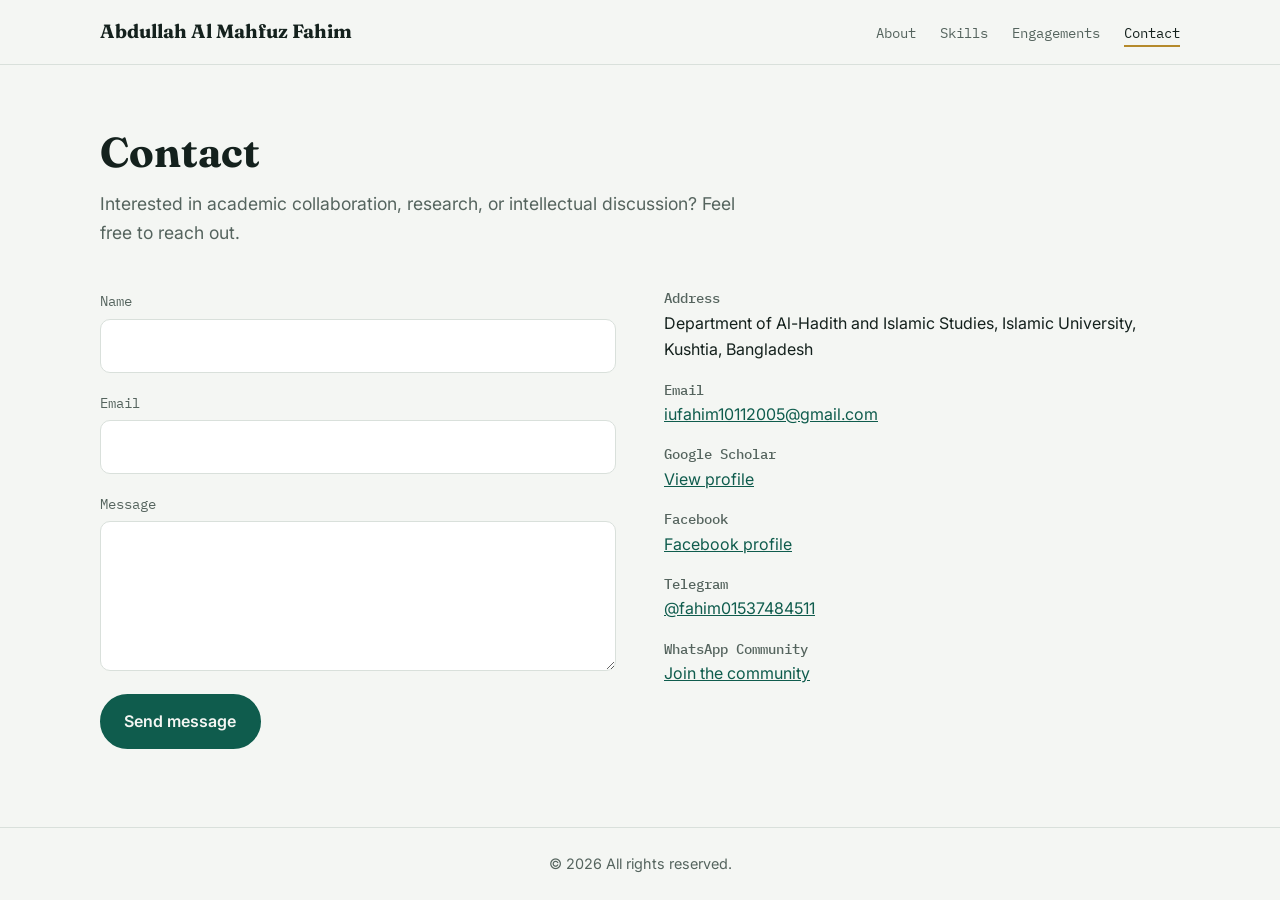
==== contact.html @ d9fd89f9 "Add project files" ====
<!DOCTYPE html>
<html lang="en">
<head>
<meta charset="UTF-8">
<meta name="viewport" content="width=device-width, initial-scale=1">
<title>Contact | Abdullah Al Mahfuz Fahim</title>
<meta name="description" content="Portfolio of Abdullah Al Mahfuz Fahim, researcher and student of Al-Hadith and Islamic Studies.">
<link rel="preconnect" href="https://fonts.googleapis.com">
<link rel="preconnect" href="https://fonts.gstatic.com" crossorigin>
<link href="https://fonts.googleapis.com/css2?family=Fraunces:opsz,wght@9..144,400;9..144,700&family=IBM+Plex+Mono:wght@400;500&family=Inter:wght@400;600&display=swap" rel="stylesheet">
<link rel="stylesheet" href="style.css">
</head>
<body>
<header>
<div class="container nav">
<a class="logo" href="index.html">Abdullah Al Mahfuz Fahim</a>
<nav aria-label="Main"><ul>
<li><a href="index.html">About</a></li>
<li><a href="skills.html">Skills</a></li>
<li><a href="projects.html">Engagements</a></li>
<li><a href="contact.html" aria-current="page">Contact</a></li>
</ul></nav>
</div>
</header>
<main>
<div class="container">
<section>
<h2>Contact</h2>
<p class="lede">Interested in academic collaboration, research, or intellectual discussion? Feel free to reach out.</p>
<div class="contact-grid">
<form action="mailto:iufahim10112005@gmail.com" method="post" enctype="text/plain">
<div><label for="name">Name</label><input id="name" name="name" type="text" required></div>
<div><label for="email">Email</label><input id="email" name="email" type="email" required></div>
<div><label for="message">Message</label><textarea id="message" name="message" required></textarea></div>
<button class="btn" type="submit">Send message</button>
</form>
<ul class="contact-info">
<li><strong>Address</strong>Department of Al-Hadith and Islamic Studies, Islamic University, Kushtia, Bangladesh</li>
<li><strong>Email</strong><a href="https://mail.google.com/mail/?view=cm&amp;fs=1&amp;to=iufahim10112005@gmail.com" target="_blank" rel="noopener">iufahim10112005@gmail.com</a></li>
<li><strong>Google Scholar</strong><a href="https://scholar.google.com/citations?hl=en&amp;user=RMN3_AAAAAJ" target="_blank" rel="noopener">View profile</a></li>
<li><strong>Facebook</strong><a href="https://www.facebook.com/share/14uJbXtoU9J/" target="_blank" rel="noopener">Facebook profile</a></li>
<li><strong>Telegram</strong><a href="https://t.me/fahim01537484511" target="_blank" rel="noopener">@fahim01537484511</a></li>
<li><strong>WhatsApp Community</strong><a href="https://chat.whatsapp.com/FjtmYVRjwQTBKTcLTpoaGf" target="_blank" rel="noopener">Join the community</a></li>
</ul>
</div>
</section>
</div>
</main>
<footer>
<div class="container"><p>&copy; 2026 All rights reserved.</p></div>
</footer>
</body>
</html>
---- style.css ----
:root{--bg:#f4f6f3;--surface:#fff;--ink:#14211d;--muted:#55645e;--accent:#0f5c4d;--accent-2:#b58a2b;--line:#d9e0db;--radius:14px}
@media (prefers-color-scheme:dark){:root{--bg:#0f1714;--surface:#16211d;--ink:#e8efeb;--muted:#9bada5;--accent:#58c4a8;--accent-2:#d9b25c;--line:#263630}}
*{box-sizing:border-box;margin:0;padding:0}
html{scroll-behavior:smooth}
body{font-family:'Inter',system-ui,sans-serif;background:var(--bg);color:var(--ink);line-height:1.65;min-height:100vh;display:flex;flex-direction:column}
a{color:var(--accent)}
:focus-visible{outline:3px solid var(--accent-2);outline-offset:3px}
.container{width:min(1080px,92%);margin-inline:auto}
header{border-bottom:1px solid var(--line);position:sticky;top:0;background:var(--bg);z-index:10}
.nav{display:flex;justify-content:space-between;align-items:center;gap:1rem;padding:1rem 0;flex-wrap:wrap}
.logo{font-family:'Fraunces',Georgia,serif;font-weight:700;font-size:1.2rem;color:var(--ink);text-decoration:none}
.nav ul{display:flex;gap:1.5rem;list-style:none;flex-wrap:wrap}
.nav ul a{font-family:'IBM Plex Mono',monospace;font-size:.85rem;color:var(--muted);text-decoration:none;padding-bottom:3px;border-bottom:2px solid transparent}
.nav ul a:hover,.nav ul a[aria-current="page"]{color:var(--ink);border-color:var(--accent-2)}
main{flex:1;padding:4rem 0}
h1,h2{font-family:'Fraunces',Georgia,serif;line-height:1.15}
h1{font-size:clamp(2.2rem,5vw,3.6rem);margin-bottom:.6rem}
h2{font-size:clamp(1.8rem,4vw,2.6rem);margin-bottom:.8rem}
.role{font-family:'IBM Plex Mono',monospace;color:var(--accent);margin-bottom:1.4rem}
.lede{color:var(--muted);font-size:1.1rem;max-width:60ch;margin-bottom:2.5rem}
.hero{display:flex;gap:3rem;align-items:center;flex-wrap:wrap-reverse}
.hero-text{flex:1 1 380px}
.hero-text p.bio{max-width:62ch;margin-bottom:2rem}
.hero-img{flex:0 1 320px;margin-inline:auto}
.hero-img img{width:100%;aspect-ratio:1;object-fit:cover;border-radius:var(--radius);background:var(--line);border:1px solid var(--line);display:block}
.btns{display:flex;gap:1rem;flex-wrap:wrap}
.btn{display:inline-block;padding:.75rem 1.4rem;border-radius:999px;font-weight:600;text-decoration:none;border:2px solid var(--accent);background:var(--accent);color:var(--bg)}
.btn.secondary{background:transparent;color:var(--accent)}
.btn:hover{transform:translateY(-2px)}
.chips{display:flex;flex-wrap:wrap;gap:.8rem;list-style:none}
.chip{font-family:'IBM Plex Mono',monospace;font-size:.95rem;padding:.6rem 1.1rem;border:1px solid var(--line);border-radius:999px;background:var(--surface)}
.projects-grid{display:grid;grid-template-columns:repeat(auto-fit,minmax(280px,1fr));gap:1.5rem}
.project-card{background:var(--surface);border:1px solid var(--line);border-left:4px solid var(--accent-2);border-radius:var(--radius);padding:1.6rem}
.project-card h3{font-family:'Fraunces',Georgia,serif;font-size:1.4rem;margin-bottom:.5rem}
.project-card p{color:var(--muted)}
.contact-grid{display:grid;grid-template-columns:repeat(auto-fit,minmax(300px,1fr));gap:3rem}
form{display:flex;flex-direction:column;gap:1rem}
label{font-family:'IBM Plex Mono',monospace;font-size:.85rem;color:var(--muted)}
input,textarea{width:100%;padding:.8rem 1rem;font:inherit;color:var(--ink);background:var(--surface);border:1px solid var(--line);border-radius:10px;margin-top:.3rem}
textarea{min-height:150px;resize:vertical}
button.btn{cursor:pointer;font:inherit;font-weight:600;align-self:flex-start}
.contact-info{list-style:none;display:flex;flex-direction:column;gap:1rem}
.contact-info strong{display:block;font-family:'IBM Plex Mono',monospace;font-size:.85rem;color:var(--muted);font-weight:500}
.contact-info a{word-break:break-word}
footer{border-top:1px solid var(--line);padding:1.5rem 0;color:var(--muted);font-size:.9rem;text-align:center}
@media (prefers-reduced-motion:reduce){*{transition:none!important;scroll-behavior:auto!important}}
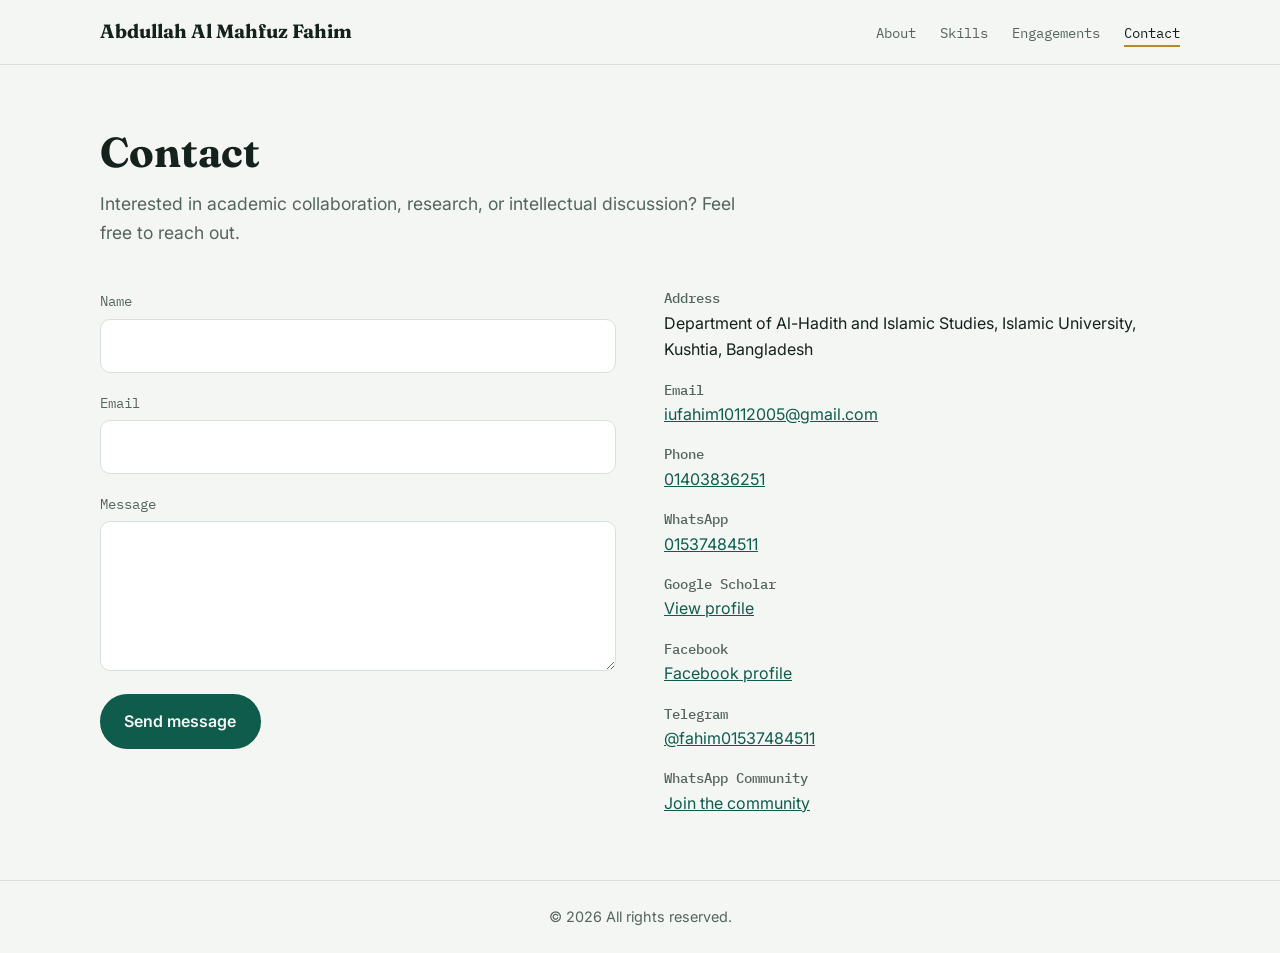
==== commit 0969e1f2: "changed in contact.html" ====
--- a/contact.html
+++ b/contact.html
@@ -37,10 +37,12 @@
 <ul class="contact-info">
 <li><strong>Address</strong>Department of Al-Hadith and Islamic Studies, Islamic University, Kushtia, Bangladesh</li>
 <li><strong>Email</strong><a href="https://mail.google.com/mail/?view=cm&amp;fs=1&amp;to=iufahim10112005@gmail.com" target="_blank" rel="noopener">iufahim10112005@gmail.com</a></li>
-<li><strong>Google Scholar</strong><a href="https://scholar.google.com/citations?hl=en&amp;user=RMN3_AAAAAJ" target="_blank" rel="noopener">View profile</a></li>
-<li><strong>Facebook</strong><a href="https://www.facebook.com/share/14uJbXtoU9J/" target="_blank" rel="noopener">Facebook profile</a></li>
+<li><strong>Phone</strong><a href="tel:+8801403836251">01403836251</a></li>
+<li><strong>WhatsApp</strong><a href="https://wa.me/8801537484511" target="_blank" rel="noopener">01537484511</a></li>
+<li><strong>Google Scholar</strong><a href="https://scholar.google.com/citations?hl=en&amp;user=ItMN3_AAAAAJ" target="_blank" rel="noopener">View profile</a></li>
+<li><strong>Facebook</strong><a href="https://www.facebook.com/fahim.al.mahfuz.2024" target="_blank" rel="noopener">Facebook profile</a></li>
 <li><strong>Telegram</strong><a href="https://t.me/fahim01537484511" target="_blank" rel="noopener">@fahim01537484511</a></li>
-<li><strong>WhatsApp Community</strong><a href="https://chat.whatsapp.com/FjtmYVRjwQTBKTcLTpoaGf" target="_blank" rel="noopener">Join the community</a></li>
+<li><strong>WhatsApp Community</strong><a href="https://chat.whatsapp.com/FjtnYVRjxQT8KTcLTpogQf" target="_blank" rel="noopener">Join the community</a></li>
 </ul>
 </div>
 </section>
